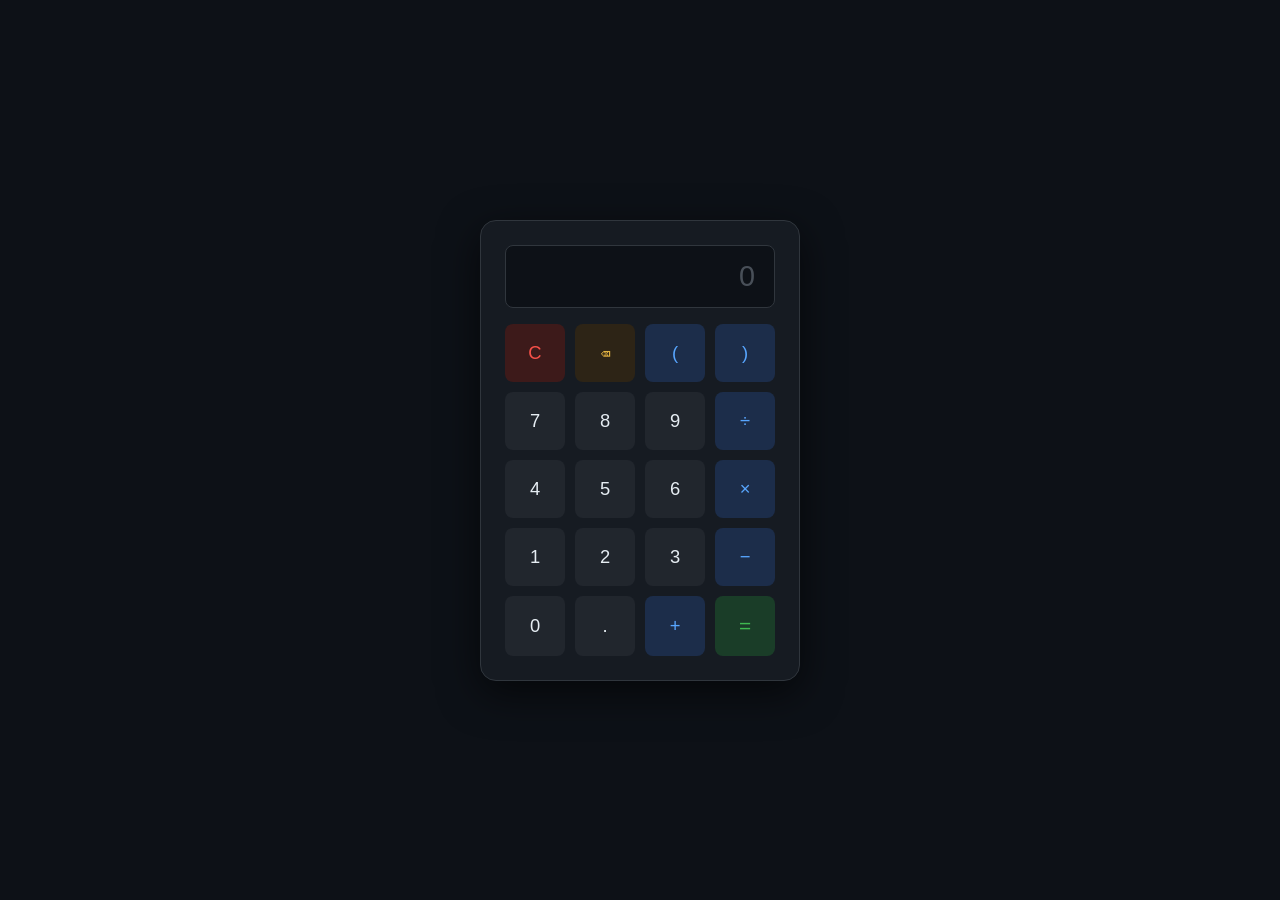
==== vibe-02-project-simple-calc/index.html @ 887c037f "feat: vibe-02 심플 계산기 추가" ====
<!DOCTYPE html>
<html lang="ko">
<head>
  <meta charset="UTF-8">
  <meta name="viewport" content="width=device-width, initial-scale=1.0">
  <title>Simple Calculator</title>
  <link rel="stylesheet" href="style.css">
</head>
<body>

  <div class="calculator">
    <input type="text" id="display" readonly placeholder="0">
    <div class="buttons">
      <!-- Row 1 -->
      <button class="btn clear"    data-value="C">C</button>
      <button class="btn back"     data-value="⌫">⌫</button>
      <button class="btn operator" data-value="(">(</button>
      <button class="btn operator" data-value=")">)</button>
      <!-- Row 2 -->
      <button class="btn number"   data-value="7">7</button>
      <button class="btn number"   data-value="8">8</button>
      <button class="btn number"   data-value="9">9</button>
      <button class="btn operator" data-value="/">÷</button>
      <!-- Row 3 -->
      <button class="btn number"   data-value="4">4</button>
      <button class="btn number"   data-value="5">5</button>
      <button class="btn number"   data-value="6">6</button>
      <button class="btn operator" data-value="*">×</button>
      <!-- Row 4 -->
      <button class="btn number"   data-value="1">1</button>
      <button class="btn number"   data-value="2">2</button>
      <button class="btn number"   data-value="3">3</button>
      <button class="btn operator" data-value="-">−</button>
      <!-- Row 5 -->
      <button class="btn number"   data-value="0">0</button>
      <button class="btn number"   data-value=".">.</button>
      <button class="btn operator" data-value="+">+</button>
      <button class="btn equal"    data-value="=">=</button>
    </div>
  </div>

  <script src="script.js"></script>
</body>
</html>
---- vibe-02-project-simple-calc/style.css ----
* {
  margin: 0;
  padding: 0;
  box-sizing: border-box;
}

body {
  min-height: 100vh;
  display: flex;
  align-items: center;
  justify-content: center;
  background: #0d1117;
  font-family: 'Segoe UI', sans-serif;
}

.calculator {
  width: 320px;
  background: #161b22;
  border: 1px solid #30363d;
  border-radius: 16px;
  padding: 24px;
  box-shadow: 0 12px 40px rgba(0, 0, 0, 0.6);
}

#display {
  width: 100%;
  background: #0d1117;
  border: 1px solid #30363d;
  border-radius: 8px;
  color: #e6edf3;
  font-size: 1.8rem;
  text-align: right;
  padding: 14px 18px;
  margin-bottom: 16px;
  cursor: default;
  letter-spacing: 1px;
  overflow: hidden;
  text-overflow: ellipsis;
}

#display::placeholder {
  color: #484f58;
}

.buttons {
  display: grid;
  grid-template-columns: repeat(4, 1fr);
  gap: 10px;
}

.btn {
  padding: 18px 0;
  border: none;
  border-radius: 8px;
  font-size: 1.15rem;
  font-weight: 500;
  cursor: pointer;
  transition: background 0.12s, transform 0.08s;
  user-select: none;
}

.btn:active {
  transform: scale(0.93);
}

/* Number buttons */
.btn.number {
  background: #21262d;
  color: #e6edf3;
}
.btn.number:hover { background: #2d333b; }

/* Operator buttons */
.btn.operator {
  background: #1c2d4a;
  color: #58a6ff;
}
.btn.operator:hover { background: #253a5e; }

/* Clear */
.btn.clear {
  background: #3d1a1a;
  color: #f85149;
}
.btn.clear:hover { background: #5a2020; }

/* Backspace */
.btn.back {
  background: #2d2416;
  color: #e3b341;
}
.btn.back:hover { background: #3d3020; }

/* Equal */
.btn.equal {
  background: #1a3d28;
  color: #3fb950;
  font-size: 1.3rem;
}
.btn.equal:hover { background: #205a35; }

/* Error shake */
@keyframes shake {
  0%, 100% { transform: translateX(0); }
  25%       { transform: translateX(-6px); }
  75%       { transform: translateX(6px); }
}
.shake {
  animation: shake 0.3s ease;
  color: #f85149 !important;
}
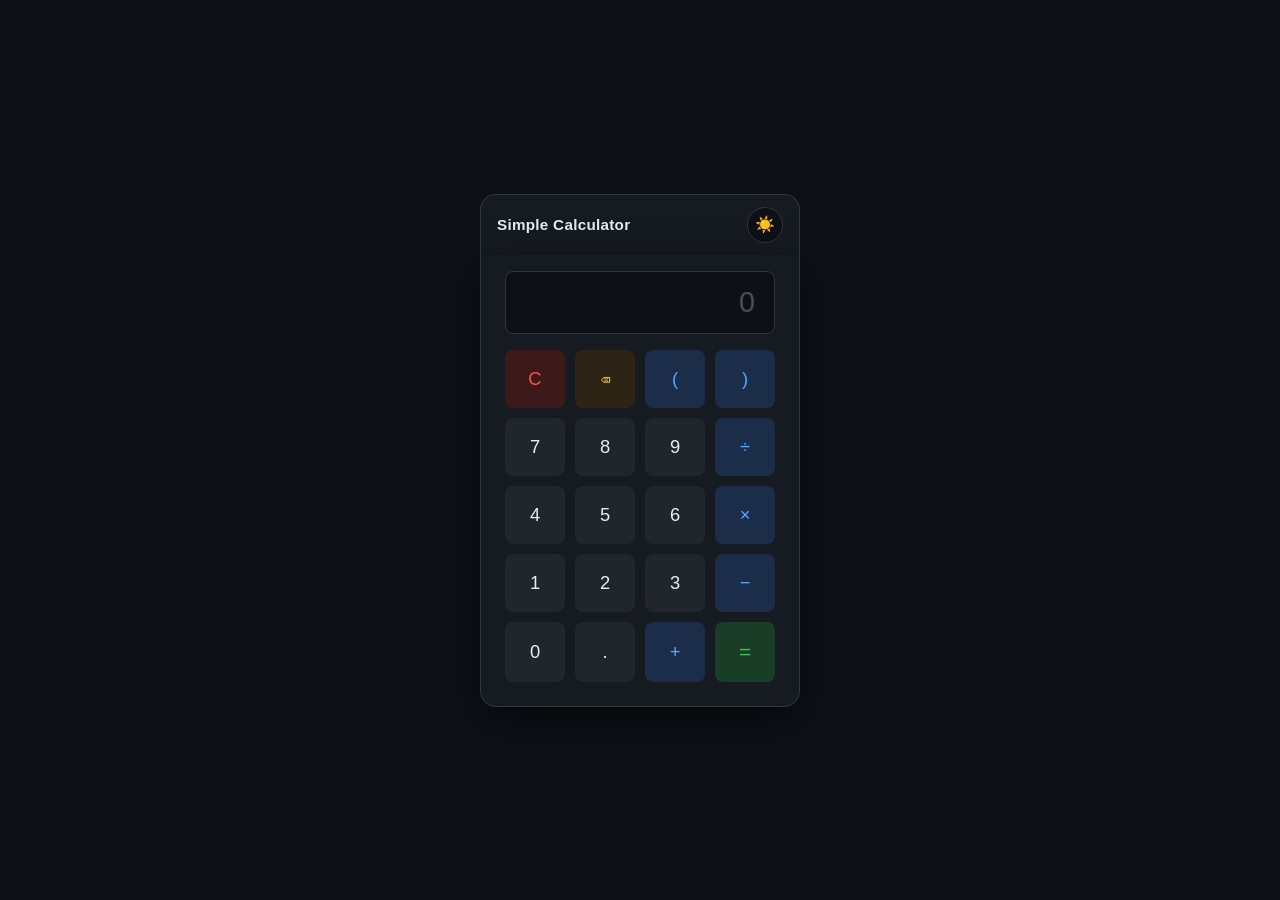
==== commit 947b3375: "feat: 타이틀 변경 및 다크/라이트 테마 토글 추가" ====
--- a/vibe-02-project-simple-calc/index.html
+++ b/vibe-02-project-simple-calc/index.html
@@ -7,6 +7,14 @@
   <link rel="stylesheet" href="style.css">
 </head>
 <body>
+
+  <div class="app-wrapper">
+  <header class="app-header">
+    <span class="app-title">Simple Calculator</span>
+    <button id="theme-toggle" class="theme-toggle" title="테마 변경">
+      <span class="toggle-icon">☀️</span>
+    </button>
+  </header>
 
   <div class="calculator">
     <input type="text" id="display" readonly placeholder="0">
@@ -38,6 +46,7 @@
       <button class="btn equal"    data-value="=">=</button>
     </div>
   </div>
+  </div>
 
   <script src="script.js"></script>
 </body>
--- a/vibe-02-project-simple-calc/style.css
+++ b/vibe-02-project-simple-calc/style.css
@@ -1,3 +1,55 @@
+/* ── CSS 변수: 다크 테마 (기본) ── */
+:root {
+  --bg-body:          #0d1117;
+  --bg-calc:          #161b22;
+  --bg-display:       #0d1117;
+  --border:           #30363d;
+  --text-primary:     #e6edf3;
+  --text-muted:       #484f58;
+  --shadow:           rgba(0, 0, 0, 0.6);
+
+  --num-bg:           #21262d;
+  --num-hover:        #2d333b;
+  --op-bg:            #1c2d4a;
+  --op-color:         #58a6ff;
+  --op-hover:         #253a5e;
+  --clear-bg:         #3d1a1a;
+  --clear-color:      #f85149;
+  --clear-hover:      #5a2020;
+  --back-bg:          #2d2416;
+  --back-color:       #e3b341;
+  --back-hover:       #3d3020;
+  --equal-bg:         #1a3d28;
+  --equal-color:      #3fb950;
+  --equal-hover:      #205a35;
+}
+
+/* ── CSS 변수: 라이트 테마 ── */
+[data-theme="light"] {
+  --bg-body:          #f0f2f5;
+  --bg-calc:          #ffffff;
+  --bg-display:       #f6f8fa;
+  --border:           #d0d7de;
+  --text-primary:     #1f2328;
+  --text-muted:       #8c959f;
+  --shadow:           rgba(0, 0, 0, 0.12);
+
+  --num-bg:           #f6f8fa;
+  --num-hover:        #e8ecf0;
+  --op-bg:            #ddeeff;
+  --op-color:         #0969da;
+  --op-hover:         #c5deff;
+  --clear-bg:         #ffeef0;
+  --clear-color:      #cf222e;
+  --clear-hover:      #ffd7da;
+  --back-bg:          #fff8e0;
+  --back-color:       #9a6700;
+  --back-hover:       #fff0b3;
+  --equal-bg:         #dafbe1;
+  --equal-color:      #116329;
+  --equal-hover:      #b7f5c6;
+}
+
 * {
   margin: 0;
   padding: 0;
@@ -9,25 +61,75 @@
   display: flex;
   align-items: center;
   justify-content: center;
-  background: #0d1117;
+  background: var(--bg-body);
   font-family: 'Segoe UI', sans-serif;
+  transition: background 0.3s;
 }
 
+/* ── 앱 래퍼 ── */
+.app-wrapper {
+  display: flex;
+  flex-direction: column;
+  gap: 0;
+  width: 320px;
+}
+
+/* ── 앱 헤더 ── */
+.app-header {
+  display: flex;
+  align-items: center;
+  justify-content: space-between;
+  padding: 12px 16px;
+  background: var(--bg-calc);
+  border: 1px solid var(--border);
+  border-bottom: none;
+  border-radius: 16px 16px 0 0;
+}
+
+.app-title {
+  font-size: 0.95rem;
+  font-weight: 600;
+  color: var(--text-primary);
+  letter-spacing: 0.3px;
+}
+
+/* ── 테마 토글 버튼 ── */
+.theme-toggle {
+  width: 36px;
+  height: 36px;
+  border: 1px solid var(--border);
+  border-radius: 50%;
+  background: var(--bg-display);
+  cursor: pointer;
+  display: flex;
+  align-items: center;
+  justify-content: center;
+  font-size: 1rem;
+  transition: background 0.2s, transform 0.15s;
+}
+
+.theme-toggle:hover {
+  background: var(--num-hover);
+  transform: rotate(20deg);
+}
+
+/* ── 계산기 ── */
 .calculator {
-  width: 320px;
-  background: #161b22;
-  border: 1px solid #30363d;
-  border-radius: 16px;
-  padding: 24px;
-  box-shadow: 0 12px 40px rgba(0, 0, 0, 0.6);
+  background: var(--bg-calc);
+  border: 1px solid var(--border);
+  border-top: none;
+  border-radius: 0 0 16px 16px;
+  padding: 16px 24px 24px;
+  box-shadow: 0 12px 40px var(--shadow);
+  transition: background 0.3s, border-color 0.3s, box-shadow 0.3s;
 }
 
 #display {
   width: 100%;
-  background: #0d1117;
-  border: 1px solid #30363d;
+  background: var(--bg-display);
+  border: 1px solid var(--border);
   border-radius: 8px;
-  color: #e6edf3;
+  color: var(--text-primary);
   font-size: 1.8rem;
   text-align: right;
   padding: 14px 18px;
@@ -36,10 +138,11 @@
   letter-spacing: 1px;
   overflow: hidden;
   text-overflow: ellipsis;
+  transition: background 0.3s, color 0.3s, border-color 0.3s;
 }
 
 #display::placeholder {
-  color: #484f58;
+  color: var(--text-muted);
 }
 
 .buttons {
@@ -59,47 +162,24 @@
   user-select: none;
 }
 
-.btn:active {
-  transform: scale(0.93);
-}
+.btn:active { transform: scale(0.93); }
 
-/* Number buttons */
-.btn.number {
-  background: #21262d;
-  color: #e6edf3;
-}
-.btn.number:hover { background: #2d333b; }
+.btn.number  { background: var(--num-bg);   color: var(--text-primary); }
+.btn.number:hover  { background: var(--num-hover); }
 
-/* Operator buttons */
-.btn.operator {
-  background: #1c2d4a;
-  color: #58a6ff;
-}
-.btn.operator:hover { background: #253a5e; }
+.btn.operator { background: var(--op-bg);   color: var(--op-color); }
+.btn.operator:hover { background: var(--op-hover); }
 
-/* Clear */
-.btn.clear {
-  background: #3d1a1a;
-  color: #f85149;
-}
-.btn.clear:hover { background: #5a2020; }
+.btn.clear   { background: var(--clear-bg); color: var(--clear-color); }
+.btn.clear:hover  { background: var(--clear-hover); }
 
-/* Backspace */
-.btn.back {
-  background: #2d2416;
-  color: #e3b341;
-}
-.btn.back:hover { background: #3d3020; }
+.btn.back    { background: var(--back-bg);  color: var(--back-color); }
+.btn.back:hover   { background: var(--back-hover); }
 
-/* Equal */
-.btn.equal {
-  background: #1a3d28;
-  color: #3fb950;
-  font-size: 1.3rem;
-}
-.btn.equal:hover { background: #205a35; }
+.btn.equal   { background: var(--equal-bg); color: var(--equal-color); font-size: 1.3rem; }
+.btn.equal:hover  { background: var(--equal-hover); }
 
-/* Error shake */
+/* ── 에러 흔들림 ── */
 @keyframes shake {
   0%, 100% { transform: translateX(0); }
   25%       { transform: translateX(-6px); }
@@ -107,5 +187,5 @@
 }
 .shake {
   animation: shake 0.3s ease;
-  color: #f85149 !important;
+  color: var(--clear-color) !important;
 }
